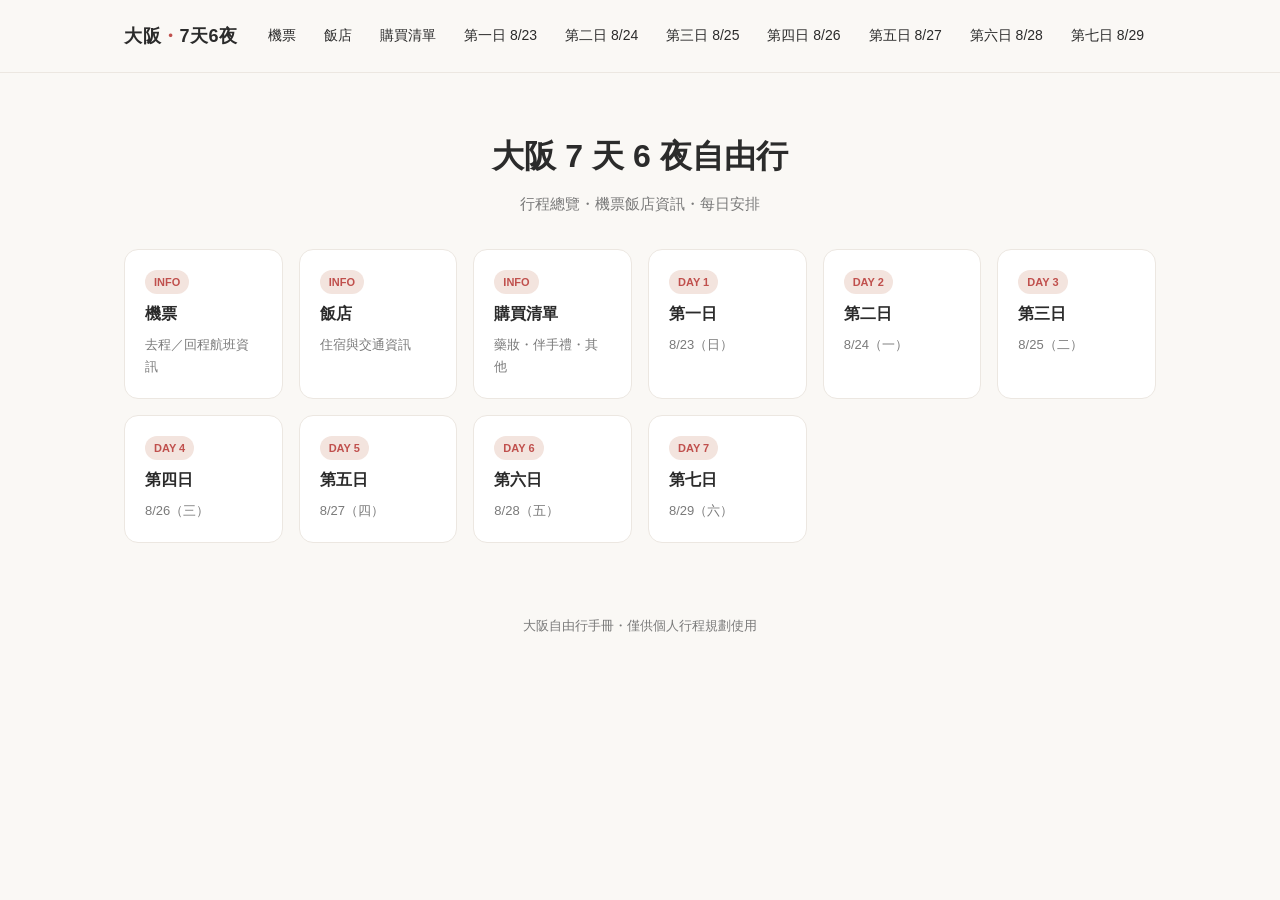
==== index.html @ 8a673a94 "Add day3.html (Himeji Castle day trip) and fix nav date consistency 7-stop itinerary for Osaka <-> H" ====
<!DOCTYPE html>
<html lang="zh-Hant">
<head>
<meta charset="UTF-8">
<meta name="viewport" content="width=device-width, initial-scale=1.0">
<title>大阪 7 天 6 夜自由行</title>
<link rel="stylesheet" href="styles.css">
</head>
<body>

<header class="site-header">
  <div class="header-inner">
    <a class="brand" href="index.html">大阪<span>・</span>7天6夜</a>
    <button class="menu-toggle" id="menuToggle" aria-label="開啟選單">☰ 選單</button>
    <nav class="menu" id="mainMenu">
      <a href="flight.html">機票</a>
      <a href="hotel.html">飯店</a>
      <a href="#checklist">購買清單</a>
      <a href="day1.html">第一日 8/23</a>
      <a href="day2.html">第二日 8/24</a>
      <a href="day3.html">第三日 8/25</a>
      <a href="#day4">第四日 8/26</a>
      <a href="#day5">第五日 8/27</a>
      <a href="day6.html">第六日 8/28</a>
      <a href="#day7">第七日 8/29</a>
    </nav>
  </div>
</header>

<main>

  <div class="hero">
    <h1>大阪 7 天 6 夜自由行</h1>
    <p>行程總覽・機票飯店資訊・每日安排</p>
    <div class="nav-cards">
      <a class="nav-card" href="flight.html"><span class="tag">INFO</span><h3>機票</h3><p>去程／回程航班資訊</p></a>
      <a class="nav-card" href="hotel.html"><span class="tag">INFO</span><h3>飯店</h3><p>住宿與交通資訊</p></a>
      <a class="nav-card" href="#checklist"><span class="tag">INFO</span><h3>購買清單</h3><p>藥妝・伴手禮・其他</p></a>
      <a class="nav-card" href="day1.html"><span class="tag">DAY 1</span><h3>第一日</h3><p>8/23（日）</p></a>
      <a class="nav-card" href="day2.html"><span class="tag">DAY 2</span><h3>第二日</h3><p>8/24（一）</p></a>
      <a class="nav-card" href="day3.html"><span class="tag">DAY 3</span><h3>第三日</h3><p>8/25（二）</p></a>
      <a class="nav-card" href="#day4"><span class="tag">DAY 4</span><h3>第四日</h3><p>8/26（三）</p></a>
      <a class="nav-card" href="#day5"><span class="tag">DAY 5</span><h3>第五日</h3><p>8/27（四）</p></a>
      <a class="nav-card" href="day6.html"><span class="tag">DAY 6</span><h3>第六日</h3><p>8/28（五）</p></a>
      <a class="nav-card" href="#day7"><span class="tag">DAY 7</span><h3>第七日</h3><p>8/29（六）</p></a>
    </div>
  </div>

</main>

<footer>大阪自由行手冊・僅供個人行程規劃使用</footer>

<script>
  // mobile menu toggle
  const toggle = document.getElementById('menuToggle');
  const menu = document.getElementById('mainMenu');
  toggle.addEventListener('click', () => menu.classList.toggle('open'));
  menu.querySelectorAll('a').forEach(a => a.addEventListener('click', () => menu.classList.remove('open')));

  // active link highlight on scroll
  const sections = document.querySelectorAll('section.page');
  const links = menu.querySelectorAll('a');
  const observer = new IntersectionObserver((entries) => {
    entries.forEach(entry => {
      if (entry.isIntersecting) {
        const id = entry.target.getAttribute('id');
        links.forEach(l => l.classList.toggle('active', l.getAttribute('href') === '#' + id));
      }
    });
  }, { rootMargin: '-40% 0px -55% 0px' });
  sections.forEach(s => observer.observe(s));
</script>

</body>
</html>
---- styles.css ----
:root {
  --bg: #faf8f5;
  --card: #ffffff;
  --ink: #2b2b2b;
  --muted: #7a7a7a;
  --accent: #c0504d;
  --accent-soft: #f3e4de;
  --border: #ece7e1;
  --radius: 14px;
}

* { box-sizing: border-box; }

html { scroll-behavior: smooth; scroll-padding-top: 84px; }

body {
  margin: 0;
  font-family: "Noto Sans TC", "PingFang TC", "Microsoft JhengHei", -apple-system, sans-serif;
  background: var(--bg);
  color: var(--ink);
  line-height: 1.7;
}

header.site-header {
  position: sticky;
  top: 0;
  z-index: 100;
  background: rgba(250, 248, 245, 0.92);
  backdrop-filter: blur(8px);
  border-bottom: 1px solid var(--border);
}

.header-inner {
  max-width: 1080px;
  margin: 0 auto;
  padding: 16px 24px;
  display: flex;
  align-items: center;
  justify-content: space-between;
  gap: 16px;
}

.brand {
  font-size: 18px;
  font-weight: 700;
  letter-spacing: 0.5px;
  white-space: nowrap;
  text-decoration: none;
  color: var(--ink);
}

.brand span { color: var(--accent); }

nav.menu {
  display: flex;
  flex-wrap: wrap;
  gap: 4px;
  justify-content: flex-end;
}

nav.menu a {
  text-decoration: none;
  color: var(--ink);
  font-size: 14px;
  padding: 8px 12px;
  border-radius: 999px;
  white-space: nowrap;
  transition: background 0.2s, color 0.2s;
}

nav.menu a:hover,
nav.menu a.active {
  background: var(--accent);
  color: #fff;
}

.menu-toggle {
  display: none;
  background: none;
  border: 1px solid var(--border);
  border-radius: 8px;
  padding: 8px 12px;
  font-size: 14px;
  cursor: pointer;
}

main {
  max-width: 1080px;
  margin: 0 auto;
  padding: 0 24px;
}

.hero {
  padding: 56px 0 32px;
  text-align: center;
}

.back-link {
  display: inline-flex;
  align-items: center;
  gap: 4px;
  color: var(--accent);
  text-decoration: none;
  font-size: 14px;
  font-weight: 600;
  margin-bottom: 16px;
}

.back-link:hover { text-decoration: underline; }

.hero h1 {
  font-size: 32px;
  margin: 0 0 8px;
}

.hero p {
  color: var(--muted);
  margin: 0 0 32px;
  font-size: 15px;
}

.nav-cards {
  display: grid;
  grid-template-columns: repeat(auto-fit, minmax(150px, 1fr));
  gap: 16px;
  text-align: left;
}

.nav-card {
  display: flex;
  flex-direction: column;
  gap: 6px;
  background: var(--card);
  border: 1px solid var(--border);
  border-radius: var(--radius);
  padding: 20px;
  text-decoration: none;
  color: var(--ink);
  transition: transform 0.15s ease, border-color 0.15s ease, box-shadow 0.15s ease;
}

.nav-card:hover {
  border-color: var(--accent);
  transform: translateY(-3px);
  box-shadow: 0 8px 20px rgba(0, 0, 0, 0.06);
}

.tag {
  align-self: flex-start;
  font-size: 11px;
  color: var(--accent);
  background: var(--accent-soft);
  padding: 3px 9px;
  border-radius: 999px;
  font-weight: 600;
}

.nav-card h3 {
  margin: 0;
  font-size: 16px;
}

.nav-card p {
  margin: 0;
  color: var(--muted);
  font-size: 13px;
}

section.page {
  padding: 48px 0;
  border-top: 1px solid var(--border);
  scroll-margin-top: 84px;
}

section.page:first-of-type { border-top: none; }

.flight-grid {
  display: grid;
  grid-template-columns: repeat(auto-fit, minmax(260px, 1fr));
  gap: 16px;
}

.hotel-gallery {
  display: grid;
  grid-template-columns: repeat(auto-fit, minmax(260px, 1fr));
  gap: 16px;
  margin-bottom: 16px;
}

.hotel-gallery img {
  display: block;
  width: 100%;
  height: 220px;
  object-fit: cover;
  border-radius: var(--radius);
  border: 1px solid var(--border);
}

.card {
  display: flex;
  flex-direction: column;
  gap: 6px;
  background: var(--card);
  border: 1px solid var(--border);
  border-radius: var(--radius);
  padding: 20px;
}

.card h3 {
  margin: 0;
  font-size: 16px;
}

.card p {
  margin: 0;
  color: var(--muted);
  font-size: 13px;
}

.card p.note {
  font-size: 12px;
  line-height: 1.6;
}

.card p a {
  color: var(--accent);
  font-weight: 600;
  text-decoration: none;
}

.card p a:hover { text-decoration: underline; }

.card img.spot-photo {
  width: 100%;
  height: 200px;
  object-fit: cover;
  border-radius: var(--radius);
  margin-bottom: 4px;
}

.map-embed {
  width: 100%;
  height: 250px;
  border: 0;
  border-radius: var(--radius);
}

.timeline {
  display: flex;
  flex-direction: column;
  gap: 16px;
}

footer {
  text-align: center;
  padding: 40px 24px 60px;
  color: var(--muted);
  font-size: 13px;
}

@media (max-width: 760px) {
  .menu-toggle { display: inline-block; }
  nav.menu {
    display: none;
    position: absolute;
    top: 100%;
    left: 0;
    right: 0;
    background: var(--bg);
    border-bottom: 1px solid var(--border);
    flex-direction: column;
    padding: 8px 16px 16px;
  }
  nav.menu.open { display: flex; }
  nav.menu a { padding: 10px 12px; }
}
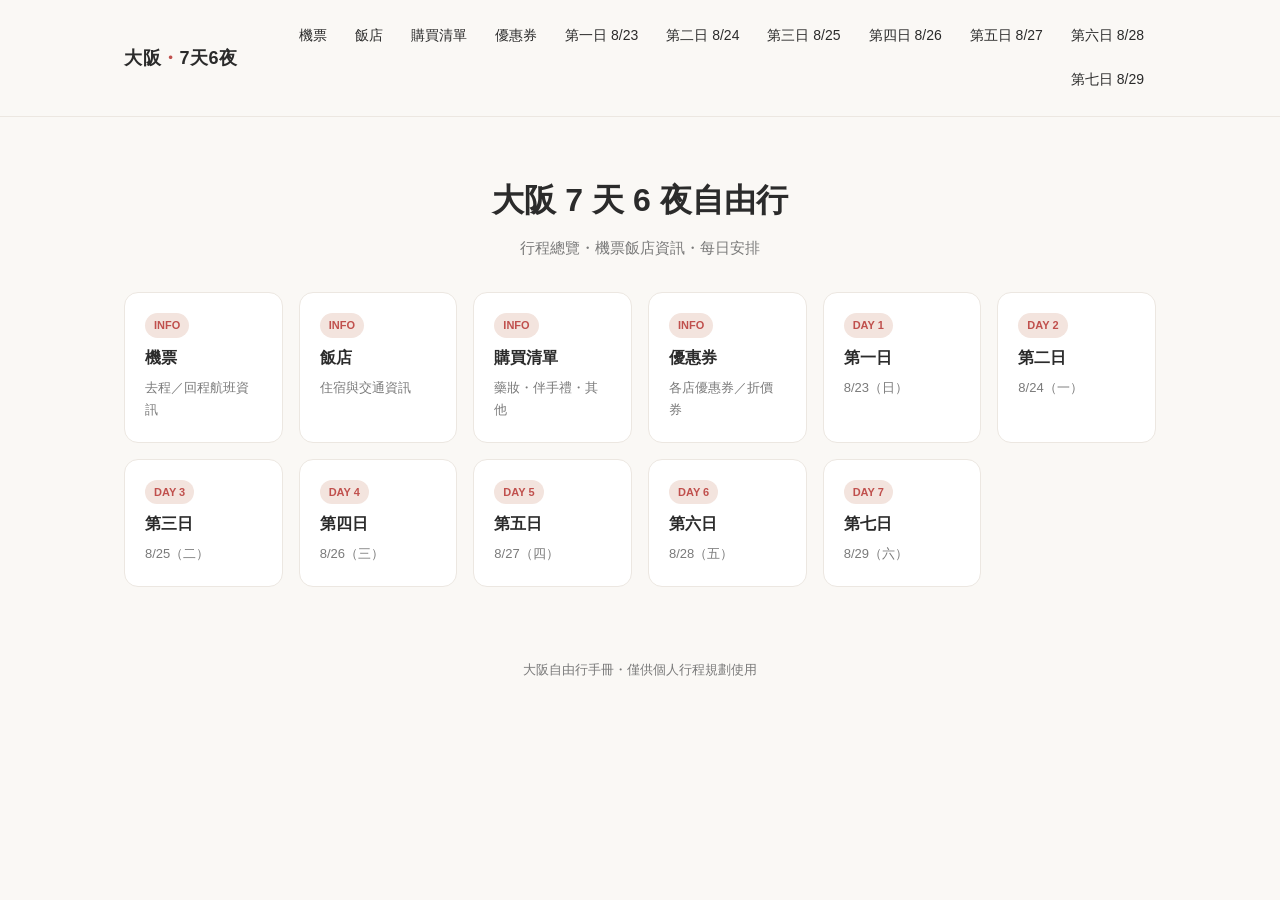
==== commit c374702d: "Add coupons.html with thumbnail grid + lightbox viewer Six store coupon photos, click a thumbnail to" ====
--- a/index.html
+++ b/index.html
@@ -15,14 +15,15 @@
     <nav class="menu" id="mainMenu">
       <a href="flight.html">機票</a>
       <a href="hotel.html">飯店</a>
-      <a href="#checklist">購買清單</a>
+      <a href="checklist.html">購買清單</a>
+      <a href="coupons.html">優惠券</a>
       <a href="day1.html">第一日 8/23</a>
       <a href="day2.html">第二日 8/24</a>
       <a href="day3.html">第三日 8/25</a>
-      <a href="#day4">第四日 8/26</a>
-      <a href="#day5">第五日 8/27</a>
+      <a href="day4.html">第四日 8/26</a>
+      <a href="day5.html">第五日 8/27</a>
       <a href="day6.html">第六日 8/28</a>
-      <a href="#day7">第七日 8/29</a>
+      <a href="day7.html">第七日 8/29</a>
     </nav>
   </div>
 </header>
@@ -35,14 +36,15 @@
     <div class="nav-cards">
       <a class="nav-card" href="flight.html"><span class="tag">INFO</span><h3>機票</h3><p>去程／回程航班資訊</p></a>
       <a class="nav-card" href="hotel.html"><span class="tag">INFO</span><h3>飯店</h3><p>住宿與交通資訊</p></a>
-      <a class="nav-card" href="#checklist"><span class="tag">INFO</span><h3>購買清單</h3><p>藥妝・伴手禮・其他</p></a>
+      <a class="nav-card" href="checklist.html"><span class="tag">INFO</span><h3>購買清單</h3><p>藥妝・伴手禮・其他</p></a>
+      <a class="nav-card" href="coupons.html"><span class="tag">INFO</span><h3>優惠券</h3><p>各店優惠券／折價券</p></a>
       <a class="nav-card" href="day1.html"><span class="tag">DAY 1</span><h3>第一日</h3><p>8/23（日）</p></a>
       <a class="nav-card" href="day2.html"><span class="tag">DAY 2</span><h3>第二日</h3><p>8/24（一）</p></a>
       <a class="nav-card" href="day3.html"><span class="tag">DAY 3</span><h3>第三日</h3><p>8/25（二）</p></a>
-      <a class="nav-card" href="#day4"><span class="tag">DAY 4</span><h3>第四日</h3><p>8/26（三）</p></a>
-      <a class="nav-card" href="#day5"><span class="tag">DAY 5</span><h3>第五日</h3><p>8/27（四）</p></a>
+      <a class="nav-card" href="day4.html"><span class="tag">DAY 4</span><h3>第四日</h3><p>8/26（三）</p></a>
+      <a class="nav-card" href="day5.html"><span class="tag">DAY 5</span><h3>第五日</h3><p>8/27（四）</p></a>
       <a class="nav-card" href="day6.html"><span class="tag">DAY 6</span><h3>第六日</h3><p>8/28（五）</p></a>
-      <a class="nav-card" href="#day7"><span class="tag">DAY 7</span><h3>第七日</h3><p>8/29（六）</p></a>
+      <a class="nav-card" href="day7.html"><span class="tag">DAY 7</span><h3>第七日</h3><p>8/29（六）</p></a>
     </div>
   </div>
 
--- a/styles.css
+++ b/styles.css
@@ -230,6 +230,11 @@
 
 .card p a:hover { text-decoration: underline; }
 
+.card p.highlight {
+  font-weight: 700;
+  color: #2563eb;
+}
+
 .card img.spot-photo {
   width: 100%;
   height: 200px;
@@ -237,6 +242,61 @@
   border-radius: var(--radius);
   margin-bottom: 4px;
 }
+
+.coupon-grid {
+  display: grid;
+  grid-template-columns: repeat(auto-fit, minmax(200px, 1fr));
+  gap: 16px;
+}
+
+.coupon-thumb {
+  width: 100%;
+  height: 220px;
+  object-fit: contain;
+  background: #fff;
+  border: 1px solid var(--border);
+  border-radius: var(--radius);
+  cursor: pointer;
+  transition: border-color 0.15s ease;
+}
+
+.coupon-thumb:hover { border-color: var(--accent); }
+
+.lightbox {
+  display: none;
+  position: fixed;
+  inset: 0;
+  z-index: 200;
+  background: rgba(0, 0, 0, 0.85);
+  align-items: center;
+  justify-content: center;
+  flex-direction: column;
+  gap: 16px;
+  padding: 24px;
+}
+
+.lightbox.open { display: flex; }
+
+.lightbox img {
+  max-width: 90vw;
+  max-height: 80vh;
+  object-fit: contain;
+  border-radius: var(--radius);
+}
+
+.lightbox-close {
+  background: none;
+  border: none;
+  color: #fff;
+  font-size: 14px;
+  font-weight: 600;
+  cursor: pointer;
+  padding: 8px 16px;
+  border-radius: 999px;
+  transition: background 0.15s ease;
+}
+
+.lightbox-close:hover { background: rgba(255, 255, 255, 0.15); }
 
 .map-embed {
   width: 100%;
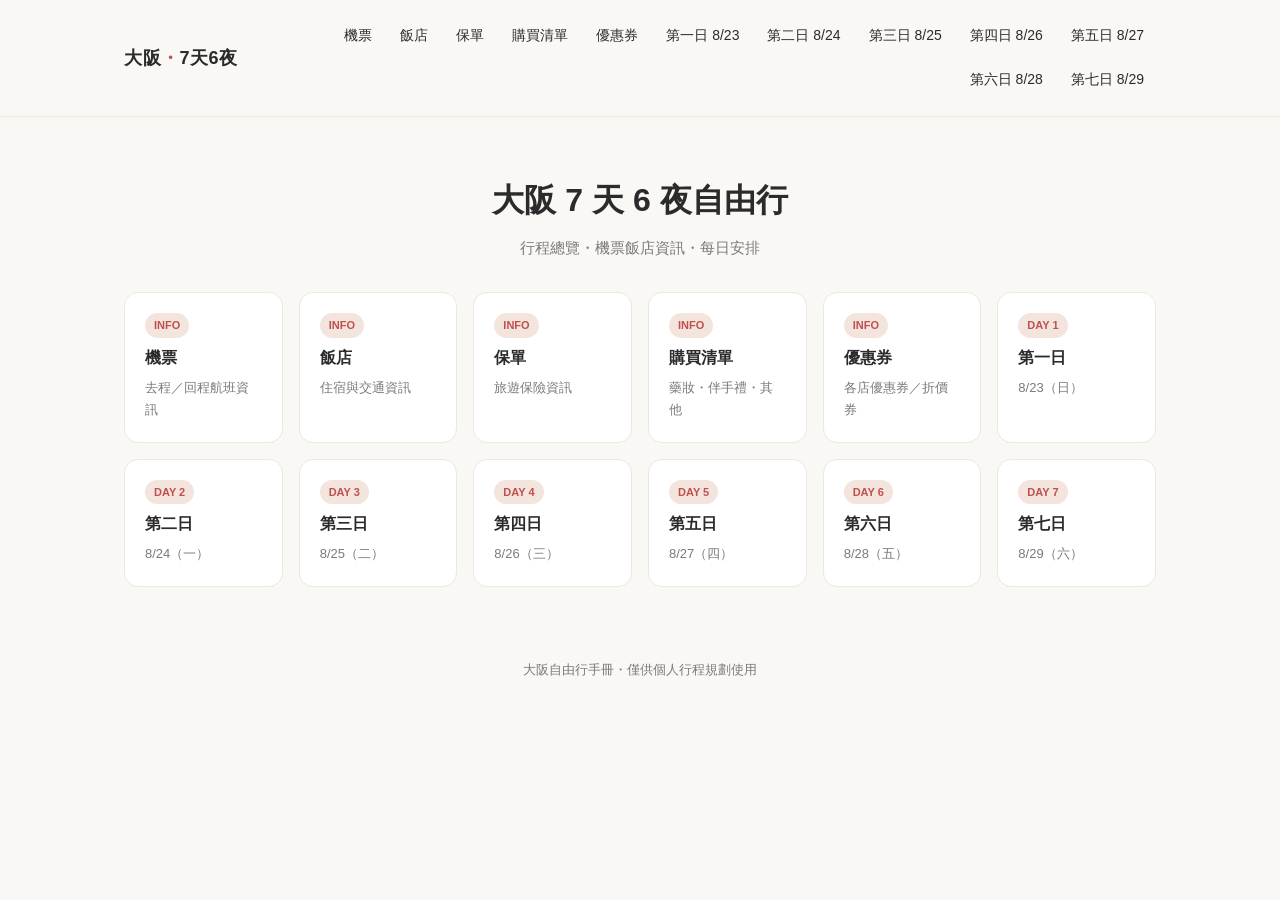
==== commit 0fa392c3: "Add insurance.html and Umeda shopping guide photos to day5 New insurance.html page (South China Insu" ====
--- a/index.html
+++ b/index.html
@@ -15,6 +15,7 @@
     <nav class="menu" id="mainMenu">
       <a href="flight.html">機票</a>
       <a href="hotel.html">飯店</a>
+      <a href="insurance.html">保單</a>
       <a href="checklist.html">購買清單</a>
       <a href="coupons.html">優惠券</a>
       <a href="day1.html">第一日 8/23</a>
@@ -36,6 +37,7 @@
     <div class="nav-cards">
       <a class="nav-card" href="flight.html"><span class="tag">INFO</span><h3>機票</h3><p>去程／回程航班資訊</p></a>
       <a class="nav-card" href="hotel.html"><span class="tag">INFO</span><h3>飯店</h3><p>住宿與交通資訊</p></a>
+      <a class="nav-card" href="insurance.html"><span class="tag">INFO</span><h3>保單</h3><p>旅遊保險資訊</p></a>
       <a class="nav-card" href="checklist.html"><span class="tag">INFO</span><h3>購買清單</h3><p>藥妝・伴手禮・其他</p></a>
       <a class="nav-card" href="coupons.html"><span class="tag">INFO</span><h3>優惠券</h3><p>各店優惠券／折價券</p></a>
       <a class="nav-card" href="day1.html"><span class="tag">DAY 1</span><h3>第一日</h3><p>8/23（日）</p></a>
@@ -51,6 +53,8 @@
 </main>
 
 <footer>大阪自由行手冊・僅供個人行程規劃使用</footer>
+
+<button class="back-to-top" id="backToTop" aria-label="回到頂部" onclick="window.scrollTo({top:0,behavior:'smooth'})">↑</button>
 
 <script>
   // mobile menu toggle
@@ -71,6 +75,12 @@
     });
   }, { rootMargin: '-40% 0px -55% 0px' });
   sections.forEach(s => observer.observe(s));
+
+  // back-to-top visibility
+  const backToTop = document.getElementById('backToTop');
+  window.addEventListener('scroll', () => {
+    backToTop.classList.toggle('show', window.scrollY > 300);
+  });
 </script>
 
 </body>
--- a/styles.css
+++ b/styles.css
@@ -240,6 +240,14 @@
   height: 200px;
   object-fit: cover;
   border-radius: var(--radius);
+  margin-bottom: 4px;
+}
+
+.card img.full-photo {
+  width: 100%;
+  height: auto;
+  border-radius: var(--radius);
+  border: 1px solid var(--border);
   margin-bottom: 4px;
 }
 
@@ -334,3 +342,27 @@
   nav.menu.open { display: flex; }
   nav.menu a { padding: 10px 12px; }
 }
+
+.back-to-top {
+  position: fixed;
+  right: 24px;
+  bottom: 24px;
+  width: 44px;
+  height: 44px;
+  border-radius: 50%;
+  background: var(--accent);
+  color: #fff;
+  border: none;
+  font-size: 20px;
+  line-height: 1;
+  cursor: pointer;
+  box-shadow: 0 4px 12px rgba(0, 0, 0, 0.15);
+  opacity: 0;
+  pointer-events: none;
+  transition: opacity 0.2s ease, transform 0.2s ease;
+  z-index: 150;
+}
+
+.back-to-top.show { opacity: 1; pointer-events: auto; }
+
+.back-to-top:hover { transform: translateY(-3px); }
